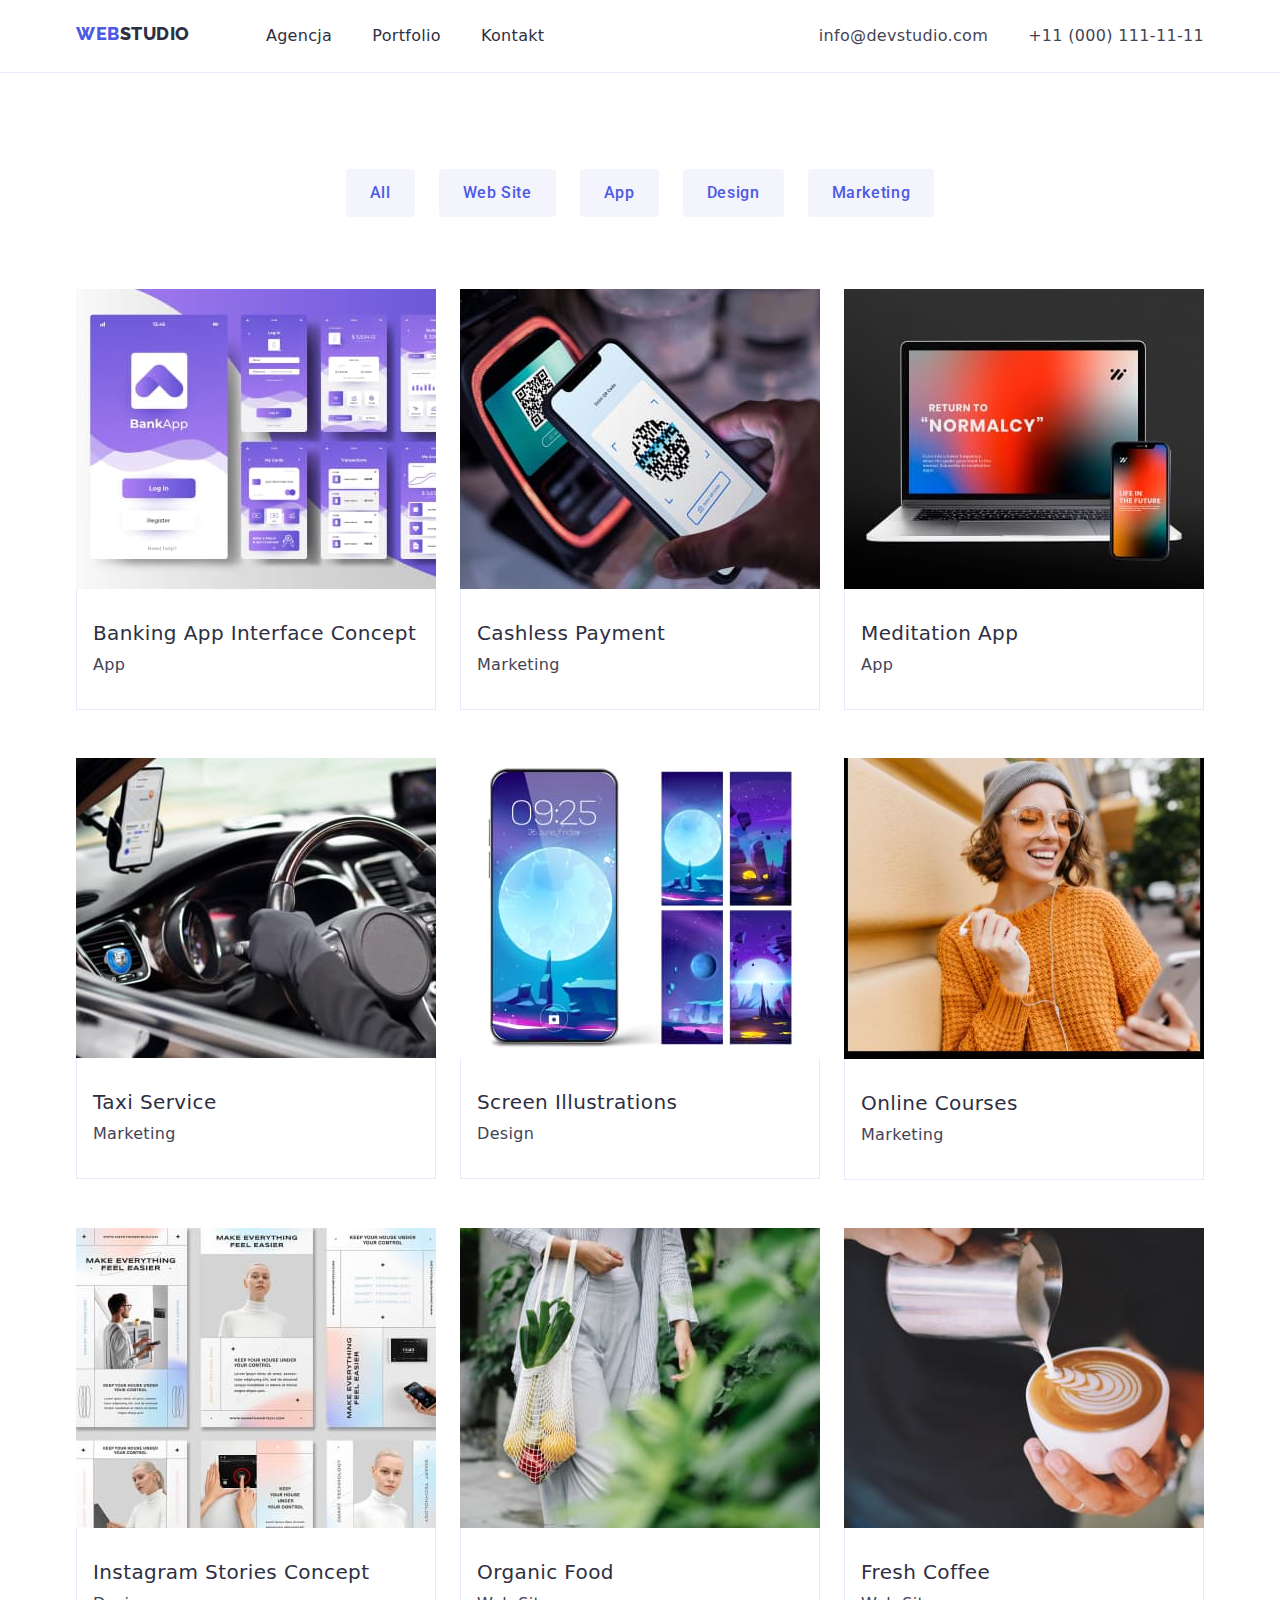
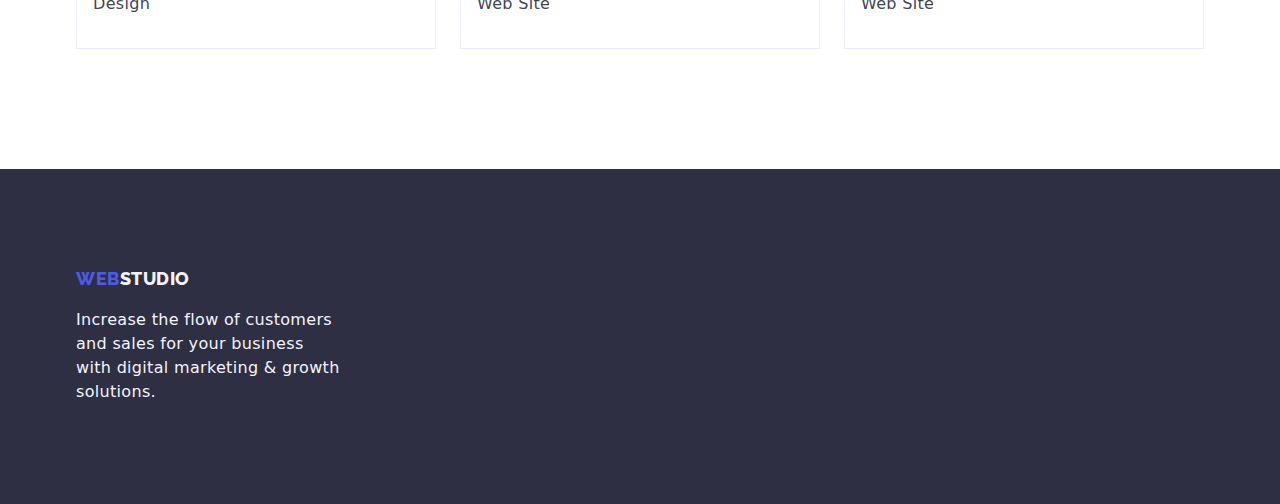
==== portfolio.html @ 70ddad36 "rep 03" ====
<!DOCTYPE html>
<html lang="pl">
  <head>
    <meta charset="UTF-8" />
    <meta http-equiv="X-UA-Compatible" content="IE=edge" />
    <meta name="viewport" content="width=device-width, initial-scale=1.0" />
    <title>Portfolio</title>
    <link rel="stylesheet" href="./css/styles.css" />
    <link
      rel="stylesheet"
      href="https://cdnjs.cloudflare.com/ajax/libs/modern-normalize/2.0.0/modern-normalize.min.css"
    />
    <link rel="preconnect" href="https://fonts.googleapis.com" />
    <link rel="preconnect" href="https://fonts.gstatic.com" crossorigin />
    <link
      href="https://fonts.googleapis.com/css2?family=Raleway:wght@800&family=Roboto:wght@400;500;700;900&display=swap"
      rel="stylesheet"
    />
  </head>
  <body>
    <header class="header">
      <div class="container header-wrapper">
        <a class="logo" href="index.html">
          <span class="logo-span">Web</span>Studio</a
        >
        <nav>
          <ul class="navigation">
            <li><a href="index.html">Agencja</a></li>
            <li><a href="portfolio.html">Portfolio</a></li>
            <li><a href="#">Kontakt</a></li>
          </ul>
        </nav>
        <address class="address">
          <ul class="header-contact">
            <li><a href="mailto:info@devstudio.com">info@devstudio.com</a></li>
            <li><a href="tel:+11(000)111-11-11">+11 (000) 111-11-11</a></li>
          </ul>
        </address>
      </div>
    </header>
    <main>
      <section class="section-portfolio">
        <div class="container">
          <h1 class="visually-hidden"></h1>
          <ul class="buttons">
            <li><button class="portfolio-button" type="button">All</button></li>
            <li>
              <button class="portfolio-button" type="button">Web Site</button>
            </li>
            <li><button class="portfolio-button" type="button">App</button></li>
            <li>
              <button class="portfolio-button" type="button">Design</button>
            </li>
            <li>
              <button class="portfolio-button" type="button">Marketing</button>
            </li>
          </ul>

          <ul class="portfolio">
            <li>
              <img
                src="images/imgp(4).jpg"
                alt="purple bank app layout"
                width="360"
                height="300"
              />
              <div>
                <h3 class="header-three">Banking App Interface Concept</h3>
                <p class="desc">App</p>
              </div>
            </li>
            <li>
              <img
                src="images/imgp(1).jpg"
                alt="person payingwith phone"
                width="360"
                height="300"
              />
              <div>
                <h3 class="header-three">Cashless Payment</h3>
                <p class="desc">Marketing</p>
              </div>
            </li>
            <li>
              <img
                src="images/imgp(2).jpg"
                alt="laptop and phone with colorfull meditation app"
                width="360"
                height="300"
              />
              <div>
                <h3 class="header-three">Meditation App</h3>
                <p class="desc">App</p>
              </div>
            </li>
            <li>
              <img
                src="images/imgp(3).jpg"
                alt="person in car holding steering wheel"
                width="360"
                height="300"
              />
              <div>
                <h3 class="header-three">Taxi Service</h3>
                <p class="desc">Marketing</p>
              </div>
            </li>
            <li>
              <img
                src="images/imgp(5).jpg"
                alt="phone with difrent lunar backgrounds"
                width="360"
                height="300"
              />
              <div>
                <h3 class="header-three">Screen Illustrations</h3>
                <p class="desc">Design</p>
              </div>
            </li>
            <li>
              <img
                src="images/imgp.jpg"
                alt="woman with hedphones holding a phone"
                width="360"
                height="300"
              />
              <div>
                <h3 class="header-three">Online Courses</h3>
                <p class="desc">Marketing</p>
              </div>
            </li>
            <li>
              <img
                src="images/imgp(7).jpg"
                alt="instagram stories concepts"
                width="360"
                height="300"
              />
              <div>
                <h3 class="header-three">Instagram Stories Concept</h3>
                <p class="desc">Design</p>
              </div>
            </li>
            <li>
              <img
                src="images/img(p)(1).jpg"
                alt="person holding grocery bag"
                width="360"
                height="300"
              />
              <div>
                <h3 class="header-three">Organic Food</h3>
                <p class="desc">Web Site</p>
              </div>
            </li>
            <li>
              <img
                src="images/imgp(8).jpg"
                alt="barista making fancy coffee"
                width="360"
                height="300"
              />
              <div>
                <h3 class="header-three">Fresh Coffee</h3>
                <p class="desc">Web Site</p>
              </div>
            </li>
          </ul>
        </div>
      </section>
    </main>
    <footer class="footer">
      <div class="container">
        <div class="container-footer">
          <a class="logo-footer" href="index.html">
            <span class="logo-span">Web</span>Studio</a
          >
          <p class="desc-footer">
            Increase the flow of customers and sales for your business with
            digital marketing & growth solutions.
          </p>
        </div>
      </div>
    </footer>
  </body>
</html>
---- css/styles.css ----
body {
  font-family: "Roboto", sans-serif;
  color: var(--navyblue);
}
a {
  text-decoration: none;
}
ul,
ol {
  list-style: none;
  margin: 0px;
  padding-left: 0px;
}
h3,
h1,
h2,
h4,
p {
  margin: 0px;
}
img {
  display: block;
  max-width: 100%;
  height: auto;
}
button {
  cursor: pointer;
  border: none;
  border-radius: 4px;
}
.visually-hidden {
  position: absolute;
  width: 1px;
  height: 1px;
  margin: 1px;
  border: 0;
  padding: 0;
  white-space: nowrap;
  clip-path: inset(100%);
  clip: rect(0000);
  overflow: hidden;
}
.container {
  width: 1158px;
  margin: 0 auto;
  padding: 0 15px;
}
:root {
  --iris: #4d5ae5;
  --ocean: #404bbf;
  --navyblue: #2e2f42;
  --green: #31d0aa;
  --slate: #434455;
  --lightslate: #8e8f99;
  --cornflower: #e7e9fc;
  --cloud: #f4f4fd;
  --white: #fff;
  --grey: #2e2f42;
}
.section {
  padding-top: 120px;
  padding-bottom: 120px;
}
.header {
  border-bottom: 1px solid var(--cornflower);
  padding: 24px 0;
}
.logo {
  color: var(--navyblue);
  font-family: Raleway;
  font-size: 18px;

  font-weight: 800;
  line-height: 1.16;
  letter-spacing: 0.54px;
  text-transform: uppercase;
}
.logo-span {
  color: var(--iris);
}
.address {
  margin-left: auto;
}
nav {
  margin-left: 76px;
}
.navigation a {
  font-size: 16px;
  color: var(--navyblue);
  font-weight: 500;
  line-height: 1.5;
  letter-spacing: 0.32px;
}
.navigation a:hover,
.navigation a:focus {
  color: var(--ocean);
}

.header-contact a {
  color: var(--slate);

  font-size: 16px;
  font-style: normal;
  line-height: 1.5;
  letter-spacing: 0.32px;
}
.header-contact a:hover,
.header-contact a:focus {
  color: var(--ocean);
}
.slogan-background {
  background: var(--navyblue);
  padding: 188px 0;
}
.slogan {
  color: var(--white);
  font-size: 56px;
  font-weight: 700;
  line-height: 1.07;
  letter-spacing: 1.12px;
  text-align: center;

  max-width: 496px;
  margin: 0 auto;
  margin-bottom: 48px;
}
.index-button {
  border-radius: 4px;
  background: var(--iris);
  box-shadow: 0px 4px 4px 0px rgba(0, 0, 0, 0.15);
  color: var(--white);

  font-family: "Roboto", sans-serif;
  font-size: 16px;

  font-weight: 500;
  line-height: 1.5;
  letter-spacing: 0.64px;
  padding: 16px 32px;
  display: block;
  margin: 0 auto;
}
.index-button:hover,
.index-button:focus {
  background: var(--ocean);
}
.portfolio-button {
  display: flex;
  padding: 12px 24px;
  justify-content: center;
  align-items: center;
  border-radius: 4px;
  background: var(--cloud);
  color: var(--iris);
  text-align: center;

  font-size: 16px;

  font-weight: 500;
  line-height: 1.5;
  letter-spacing: 0.64px;
  font-family: "Roboto", sans-serif;
}
.portfolio-button:hover,
.portfolio-button:focus {
  background: var(--ocean);

  color: var(--white);
}
.company-desc {
  display: flex;
  gap: 24px;
}
.header-three {
  font-size: 20px;

  font-weight: 500;
  line-height: 1.2;
  letter-spacing: 0.4px;
  margin-bottom: 8px;
}
.work {
  padding-top: 0;
}
.doing {
  display: flex;
  gap: 24px;
}
.desc {
  color: var(--slate);

  font-size: 16px;

  line-height: 1.5;
  letter-spacing: 0.32px;
}
.header-two {
  font-size: 36px;

  font-weight: 700;
  line-height: 1.11;
  letter-spacing: 0.72px;
  text-transform: capitalize;
  text-align: center;
  margin-bottom: 72px;
}
.team {
  display: flex;
  gap: 24px;
  padding-inline-start: 0px;
}
.team-background {
  background: var(--cloud);
}
.footer {
  background: var(--navyblue);
  padding: 100px 0;
}
.desc-footer {
  color: var(--cloud);

  font-size: 16px;

  line-height: 1.5;
  letter-spacing: 0.32px;
  margin-top: 17.5px;
}
.logo-footer {
  color: var(--cloud);
  font-family: "Raleway";
  font-size: 18px;

  font-weight: 800;
  line-height: 1.16;
  letter-spacing: 0.54px;
  text-transform: uppercase;
}
.buttons {
  display: flex;
  gap: 24px;
  justify-content: center;
  margin-bottom: 72px;
}
.portfolio {
  display: flex;
  flex-wrap: wrap;
  gap: 48px 24px;
}

.header-wrapper {
  display: flex;
}

.header-wrapper > nav > ul {
  display: flex;
  gap: 40px;
}
.header-wrapper > address > ul {
  gap: 40px;
  display: flex;
}
.team > li > div {
  text-align: center;
  padding: 32px;
  border-radius: 0px 0px 4px 4px;
  box-shadow: 0px 2px 1px 0px rgba(46, 47, 66, 0.08),
    0px 1px 1px 0px rgba(46, 47, 66, 0.16),
    0px 1px 6px 0px rgba(46, 47, 66, 0.08);
}

.container-footer {
  width: 264px;
}
.portfolio > li > div {
  border: 1px solid var(--cornflower);
  padding: 32px 16px;
  border-top: none;
}
.section-portfolio {
  padding-top: 96px;
  padding-bottom: 120px;
}
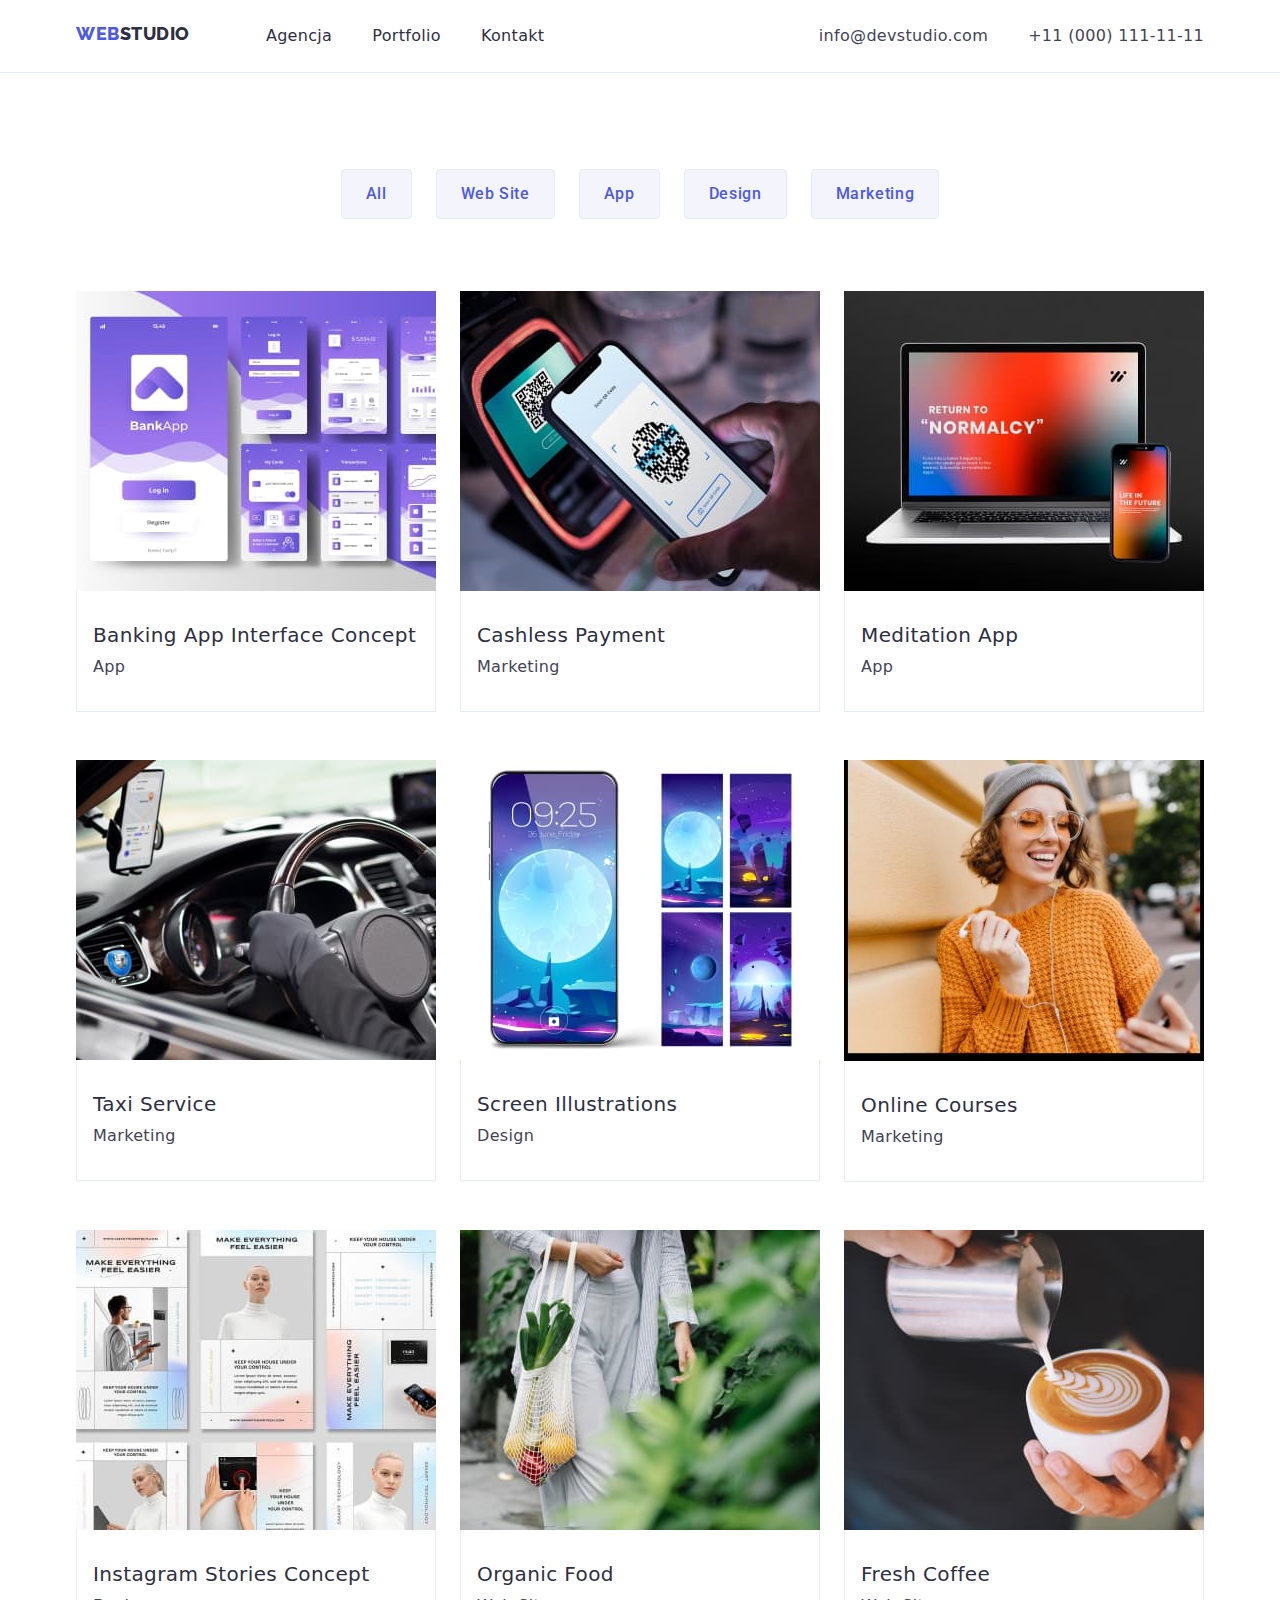
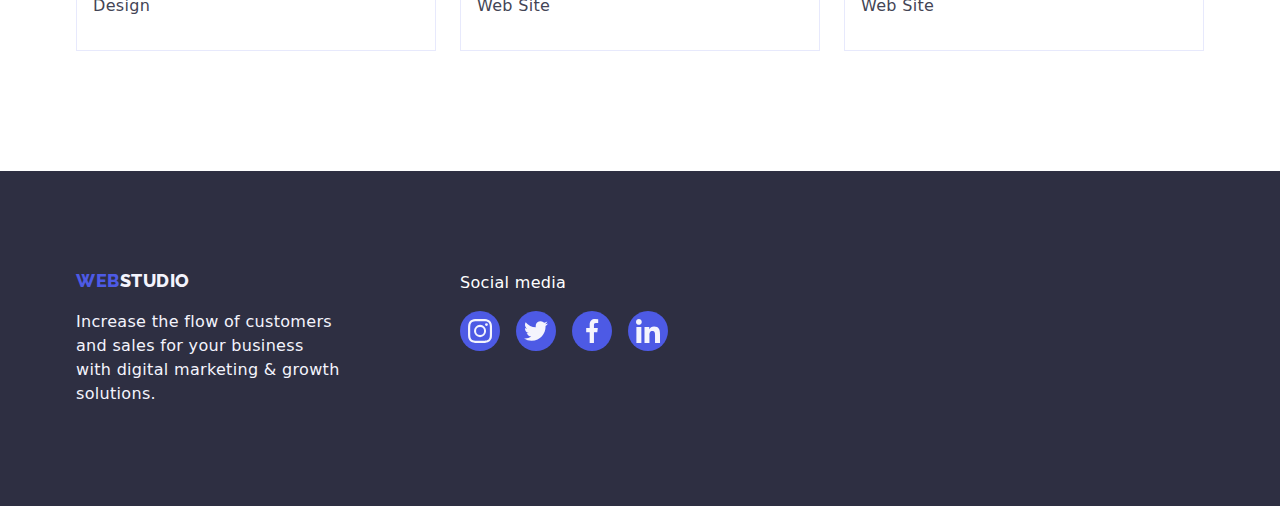
==== commit a477f1fc: "v0.1" ====
--- a/portfolio.html
+++ b/portfolio.html
@@ -170,7 +170,7 @@
       </section>
     </main>
     <footer class="footer">
-      <div class="container">
+      <div class="container footer-container">
         <div class="container-footer">
           <a class="logo-footer" href="index.html">
             <span class="logo-span">Web</span>Studio</a
@@ -180,6 +180,31 @@
             digital marketing & growth solutions.
           </p>
         </div>
+        <div class="social-container">
+          <h4 class="social-header">Social media</h4>
+          <ul class="social-icons">
+            <li>
+              <svg width="40" height="40">
+                <use href="images/icons.svg#icon-Ellipse"></use>
+              </svg>
+            </li>
+            <li>
+              <svg width="40" height="40">
+                <use href="images/icons.svg#icon-Ellipse-1"></use>
+              </svg>
+            </li>
+            <li>
+              <svg width="40" height="40">
+                <use href="images/icons.svg#icon-Ellipse-2"></use>
+              </svg>
+            </li>
+            <li>
+              <svg width="40" height="40">
+                <use href="images/icons.svg#icon-Ellipse-3"></use>
+              </svg>
+            </li>
+          </ul>
+        </div>
       </div>
     </footer>
   </body>
--- a/css/styles.css
+++ b/css/styles.css
@@ -109,8 +109,18 @@
   color: var(--ocean);
 }
 .slogan-background {
-  background: var(--navyblue);
   padding: 188px 0;
+  background-color: var(--navyblue);
+  display: flex;
+  justify-content: center;
+  flex-direction: column;
+  background-image: linear-gradient(
+      rgba(46, 47, 66, 0.7),
+      rgba(46, 47, 66, 0.7)
+    ),
+    url(../images/people-office1.jpg);
+  background-repeat: no-repeat;
+  background-position: 50% 50%;
 }
 .slogan {
   color: var(--white);
@@ -153,7 +163,7 @@
   background: var(--cloud);
   color: var(--iris);
   text-align: center;
-
+  border: 1px solid var(--cornflower);
   font-size: 16px;
 
   font-weight: 500;
@@ -164,12 +174,22 @@
 .portfolio-button:hover,
 .portfolio-button:focus {
   background: var(--ocean);
-
+  box-shadow: 0px 2px 2px 0px rgba(0, 0, 0, 0.12),
+    0px 2px 1px 0px rgba(0, 0, 0, 0.08), 0px 3px 1px 0px rgba(0, 0, 0, 0.1);
   color: var(--white);
+  border-bottom: none;
 }
 .company-desc {
   display: flex;
   gap: 24px;
+}
+.company-desc > li > div {
+  display: flex;
+  align-items: center;
+  justify-content: center;
+  width: 264px;
+  height: 112px;
+  margin-bottom: 8px;
 }
 .header-three {
   font-size: 20px;
@@ -280,3 +300,40 @@
   padding-top: 96px;
   padding-bottom: 120px;
 }
+.portfolio li:hover,
+.portfolio li:focus {
+  box-shadow: 0px 2px 1px 0px rgba(46, 47, 66, 0.08),
+    0px 1px 1px 0px rgba(46, 47, 66, 0.16),
+    0px 1px 6px 0px rgba(46, 47, 66, 0.08);
+}
+.customers-list {
+  display: flex;
+  justify-content: space-around;
+}
+.customers-list > li {
+  border: 1px solid var(--lightslate);
+  border-radius: 4px;
+}
+.team-icons {
+  display: flex;
+  justify-content: space-between;
+  margin-top: 8px;
+}
+.social-header {
+  font-size: 16px;
+  font-weight: 500;
+  line-height: 1.5;
+  letter-spacing: 0.32px;
+  color: var(--white);
+}
+.social-icons {
+  display: flex;
+  gap: 16px;
+  margin-top: 16px;
+}
+.footer-container {
+  display: flex;
+}
+.social-container {
+  margin-left: 120px;
+}
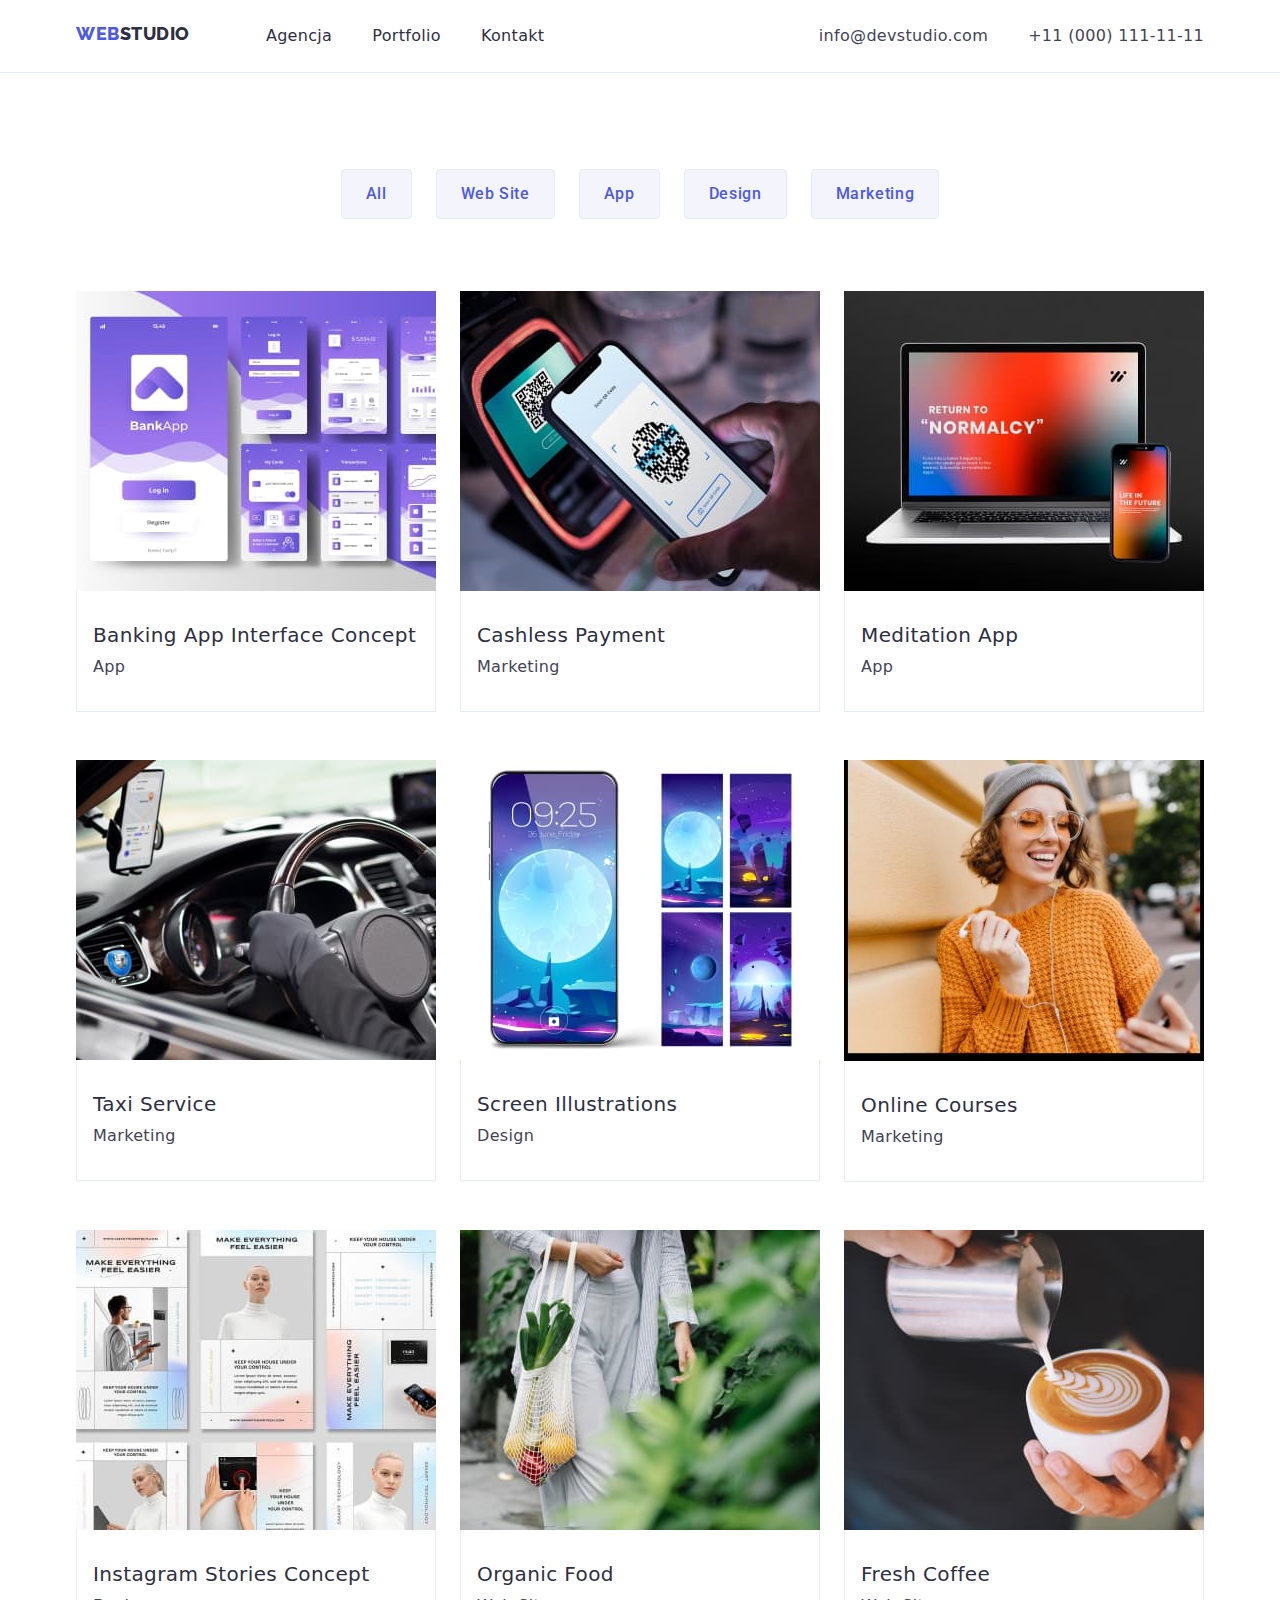
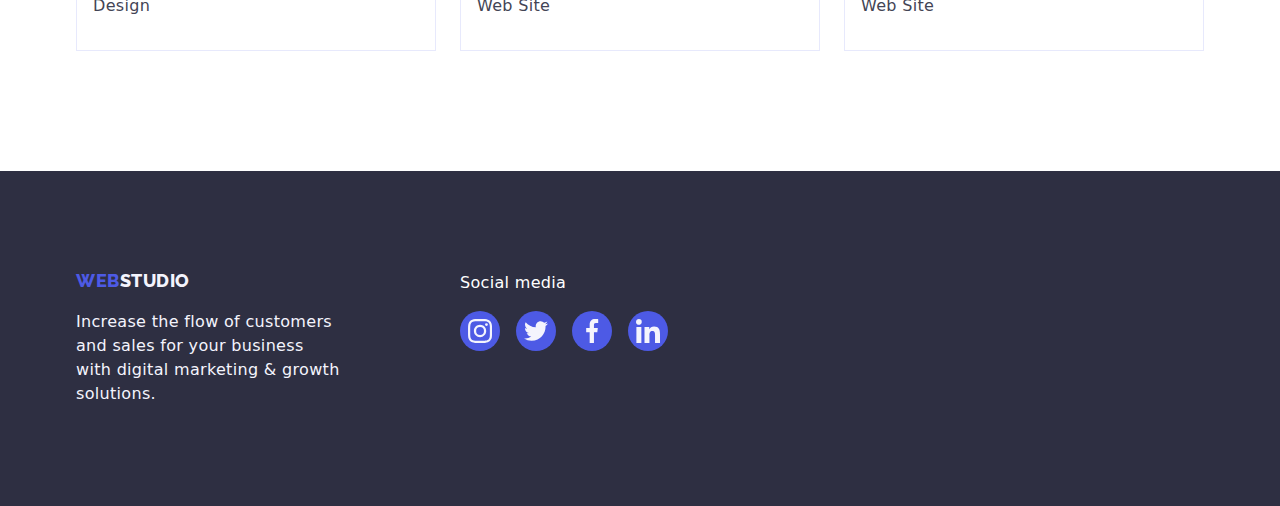
==== commit 082830e7: "v0.9" ====
--- a/portfolio.html
+++ b/portfolio.html
@@ -184,24 +184,32 @@
           <h4 class="social-header">Social media</h4>
           <ul class="social-icons">
             <li>
-              <svg width="40" height="40">
-                <use href="images/icons.svg#icon-Ellipse"></use>
-              </svg>
-            </li>
-            <li>
-              <svg width="40" height="40">
-                <use href="images/icons.svg#icon-Ellipse-1"></use>
-              </svg>
-            </li>
-            <li>
-              <svg width="40" height="40">
-                <use href="images/icons.svg#icon-Ellipse-2"></use>
-              </svg>
-            </li>
-            <li>
-              <svg width="40" height="40">
-                <use href="images/icons.svg#icon-Ellipse-3"></use>
-              </svg>
+              <div class="circle-footer">
+                <svg width="24" height="24">
+                  <use href="./images/icons.svg#icon-instagram-2"></use>
+                </svg>
+              </div>
+            </li>
+            <li>
+              <div class="circle-footer">
+                <svg width="24" height="24">
+                  <use href="./images/icons.svg#icon-twitter-1"></use>
+                </svg>
+              </div>
+            </li>
+            <li>
+              <div class="circle-footer">
+                <svg width="24" height="24">
+                  <use href="./images/icons.svg#icon-facebook-1"></use>
+                </svg>
+              </div>
+            </li>
+            <li>
+              <div class="circle-footer">
+                <svg width="24" height="24">
+                  <use href="./images/icons.svg#icon-linkedin-1"></use>
+                </svg>
+              </div>
             </li>
           </ul>
         </div>
--- a/css/styles.css
+++ b/css/styles.css
@@ -314,6 +314,11 @@
   border: 1px solid var(--lightslate);
   border-radius: 4px;
 }
+.customers-list > li:hover,
+.customers-list > li:focus {
+  border-color: var(--ocean);
+  fill: var(--ocean);
+}
 .team-icons {
   display: flex;
   justify-content: space-between;
@@ -337,3 +342,36 @@
 .social-container {
   margin-left: 120px;
 }
+.circle {
+  width: 40px;
+  height: 40px;
+  background-color: var(--iris);
+  border-radius: 50%;
+  margin: 0;
+  padding: 0;
+  display: flex;
+  justify-content: center;
+  align-items: center;
+}
+
+.circle:focus,
+.circle:hover {
+  background-color: var(--ocean);
+  cursor: pointer;
+}
+.circle-footer {
+  width: 40px;
+  height: 40px;
+  background-color: var(--iris);
+  border-radius: 50%;
+  margin: 0;
+  padding: 0;
+  display: flex;
+  justify-content: center;
+  align-items: center;
+}
+.circle-footer:focus,
+.circle-footer:hover {
+  background-color: var(--green);
+  cursor: pointer;
+}
